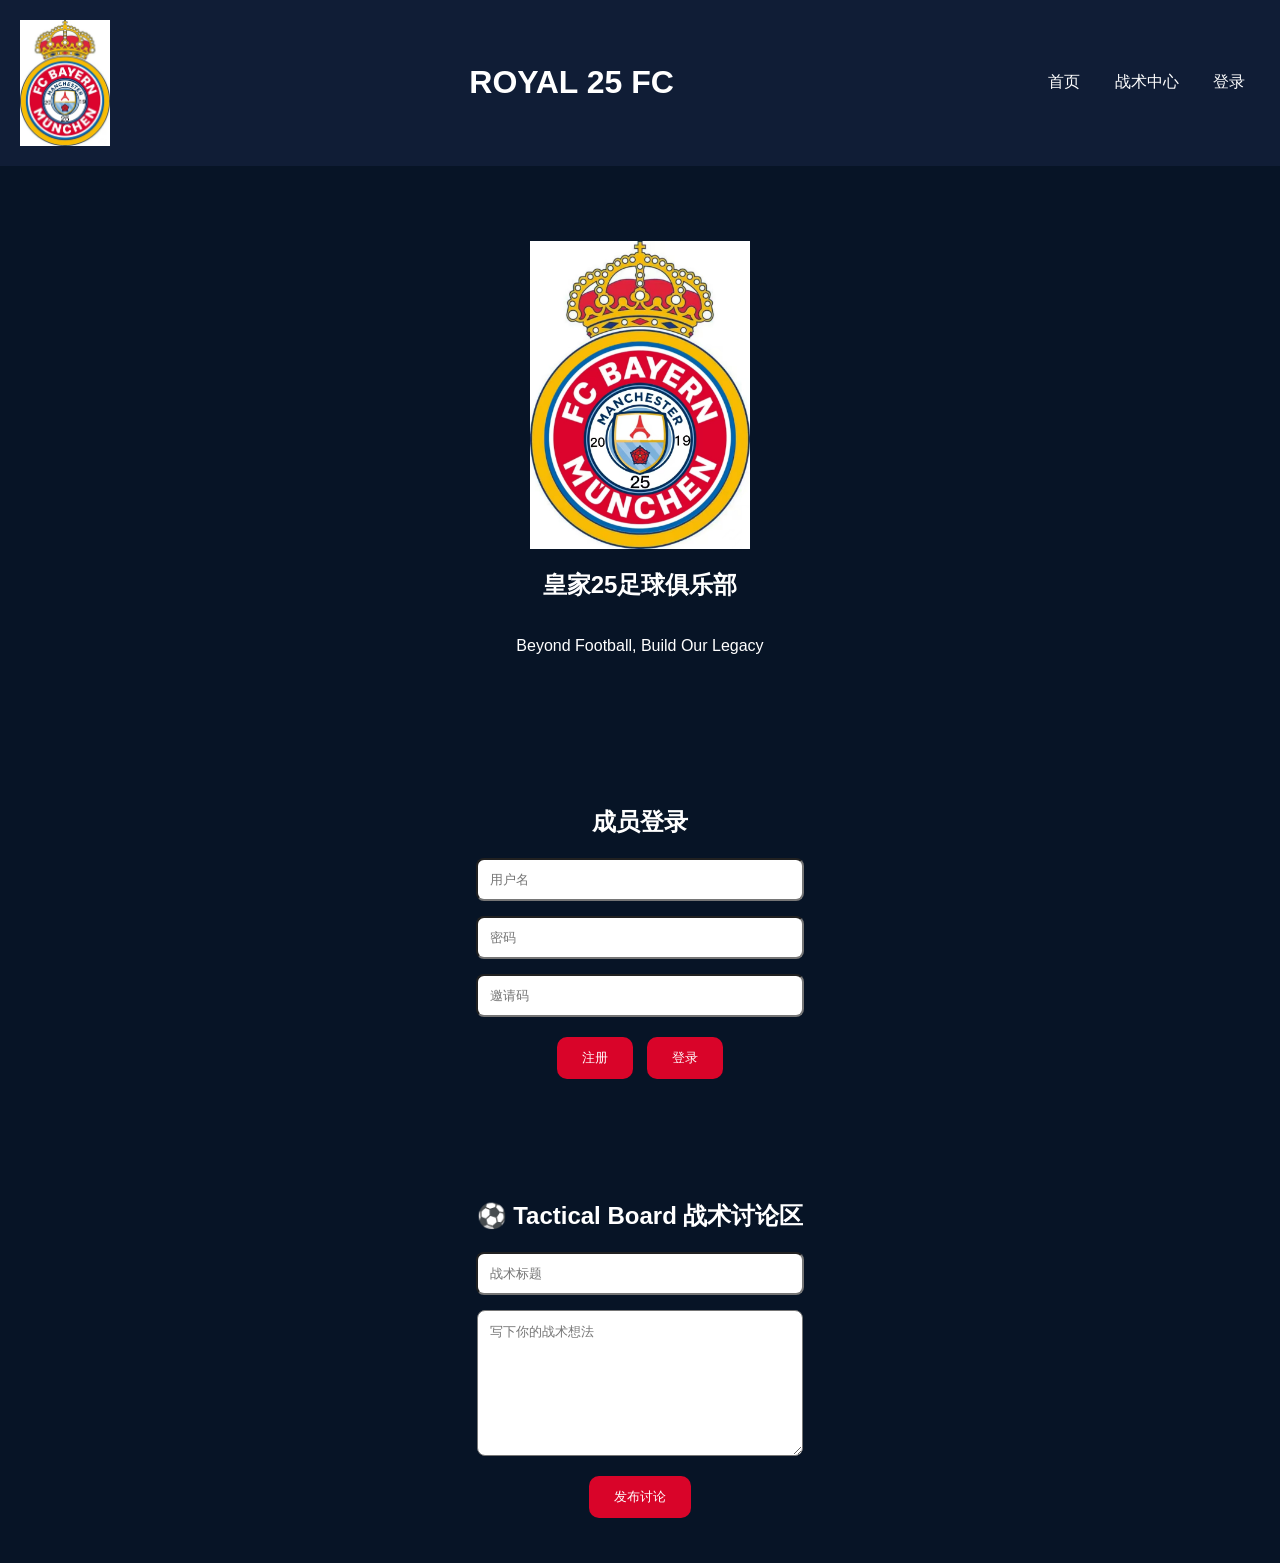
==== index.html @ c181e656 "Add files via upload" ====
<!DOCTYPE html>
<html>
<head>
<title>Royal 25 FC</title>
<link rel="stylesheet" href="style.css">
</head>
<body>
<header>
<img src="logo.png" class="logo">
<h1>ROYAL 25 FC</h1>
<nav>
<a href="#">首页</a>
<a href="#tactics">战术中心</a>
<a href="#login">登录</a>
</nav>
</header>

<section class="hero">
<img src="logo.png">
<h2>皇家25足球俱乐部</h2>
<p>Beyond Football, Build Our Legacy</p>
</section>

<section id="login">
<h2>成员登录</h2>
<input id="username" placeholder="用户名">
<input id="password" type="password" placeholder="密码">
<input id="code" placeholder="邀请码">
<button onclick="register()">注册</button>
<button onclick="login()">登录</button>
<p id="message"></p>
</section>

<section id="tactics">
<h2>⚽ Tactical Board 战术讨论区</h2>
<input id="postTitle" placeholder="战术标题">
<textarea id="postContent" placeholder="写下你的战术想法"></textarea>
<button onclick="post()">发布讨论</button>
<div id="posts"></div>
</section>

<script src="script.js"></script>
</body>
</html>
---- style.css ----
body{
margin:0;
font-family:Arial;
background:#071426;
color:white;
}
header{
display:flex;
align-items:center;
justify-content:space-between;
padding:20px;
background:#101d36;
}
.logo{width:90px;}
nav a{
color:white;
margin:15px;
text-decoration:none;
}
.hero{
height:500px;
display:flex;
flex-direction:column;
justify-content:center;
align-items:center;
text-align:center;
}
.hero img{width:220px;}
section{
padding:40px;
text-align:center;
}
input,textarea{
display:block;
margin:15px auto;
width:300px;
padding:12px;
border-radius:8px;
}
textarea{height:120px;}
button{
background:#d90429;
color:white;
padding:12px 25px;
border:0;
border-radius:10px;
cursor:pointer;
margin:5px;
}
.post{
background:#14213d;
margin:20px;
padding:20px;
border-radius:10px;
}
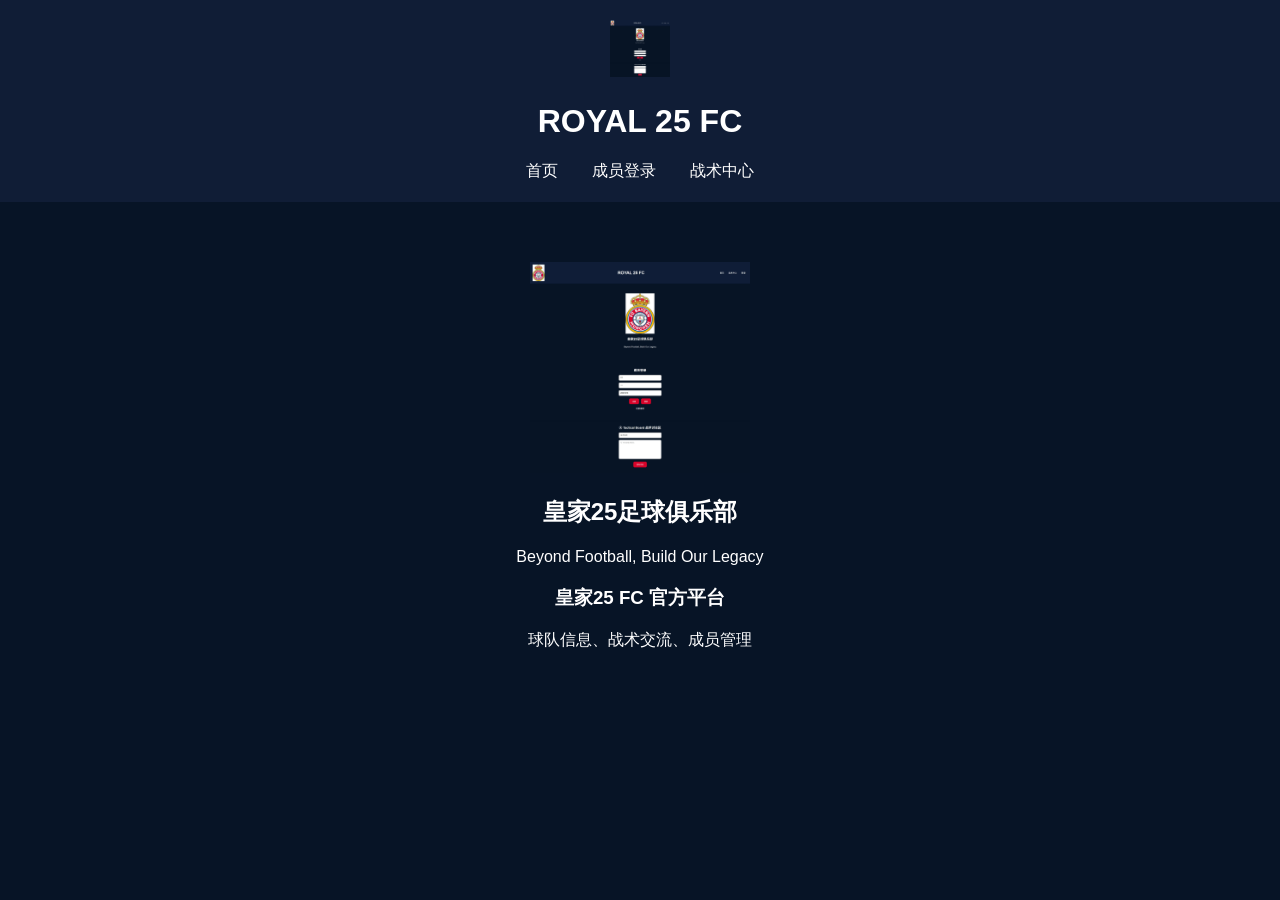
==== commit ef1689dc: "Add files via upload" ====
--- a/index.html
+++ b/index.html
@@ -1,44 +1,28 @@
 <!DOCTYPE html>
 <html>
 <head>
+<meta charset="UTF-8">
 <title>Royal 25 FC</title>
 <link rel="stylesheet" href="style.css">
 </head>
 <body>
 <header>
-<img src="logo.png" class="logo">
+<img src="logo.png">
 <h1>ROYAL 25 FC</h1>
 <nav>
-<a href="#">首页</a>
-<a href="#tactics">战术中心</a>
-<a href="#login">登录</a>
+<a href="index.html">首页</a>
+<a href="login.html">成员登录</a>
+<a href="tactics.html">战术中心</a>
 </nav>
 </header>
 
-<section class="hero">
-<img src="logo.png">
+<main>
+<img class="logo" src="logo.png">
 <h2>皇家25足球俱乐部</h2>
 <p>Beyond Football, Build Our Legacy</p>
-</section>
 
-<section id="login">
-<h2>成员登录</h2>
-<input id="username" placeholder="用户名">
-<input id="password" type="password" placeholder="密码">
-<input id="code" placeholder="邀请码">
-<button onclick="register()">注册</button>
-<button onclick="login()">登录</button>
-<p id="message"></p>
-</section>
-
-<section id="tactics">
-<h2>⚽ Tactical Board 战术讨论区</h2>
-<input id="postTitle" placeholder="战术标题">
-<textarea id="postContent" placeholder="写下你的战术想法"></textarea>
-<button onclick="post()">发布讨论</button>
-<div id="posts"></div>
-</section>
-
-<script src="script.js"></script>
+<h3>皇家25 FC 官方平台</h3>
+<p>球队信息、战术交流、成员管理</p>
+</main>
 </body>
 </html>
--- a/style.css
+++ b/style.css
@@ -1,55 +1,48 @@
 body{
-margin:0;
-font-family:Arial;
 background:#071426;
 color:white;
+font-family:Arial;
+text-align:center;
+margin:0;
 }
 header{
-display:flex;
-align-items:center;
-justify-content:space-between;
+background:#101d36;
 padding:20px;
-background:#101d36;
 }
-.logo{width:90px;}
+header img{
+width:60px;
+}
 nav a{
 color:white;
 margin:15px;
 text-decoration:none;
 }
-.hero{
-height:500px;
-display:flex;
-flex-direction:column;
-justify-content:center;
-align-items:center;
-text-align:center;
+main{
+padding:60px;
 }
-.hero img{width:220px;}
-section{
-padding:40px;
-text-align:center;
+.logo{
+width:220px;
 }
 input,textarea{
 display:block;
 margin:15px auto;
-width:300px;
+width:320px;
 padding:12px;
 border-radius:8px;
 }
-textarea{height:120px;}
+textarea{
+height:120px;
+}
 button{
 background:#d90429;
 color:white;
+border:0;
 padding:12px 25px;
-border:0;
-border-radius:10px;
-cursor:pointer;
-margin:5px;
+border-radius:8px;
 }
 .post{
 background:#14213d;
-margin:20px;
-padding:20px;
+margin:15px;
+padding:15px;
 border-radius:10px;
 }
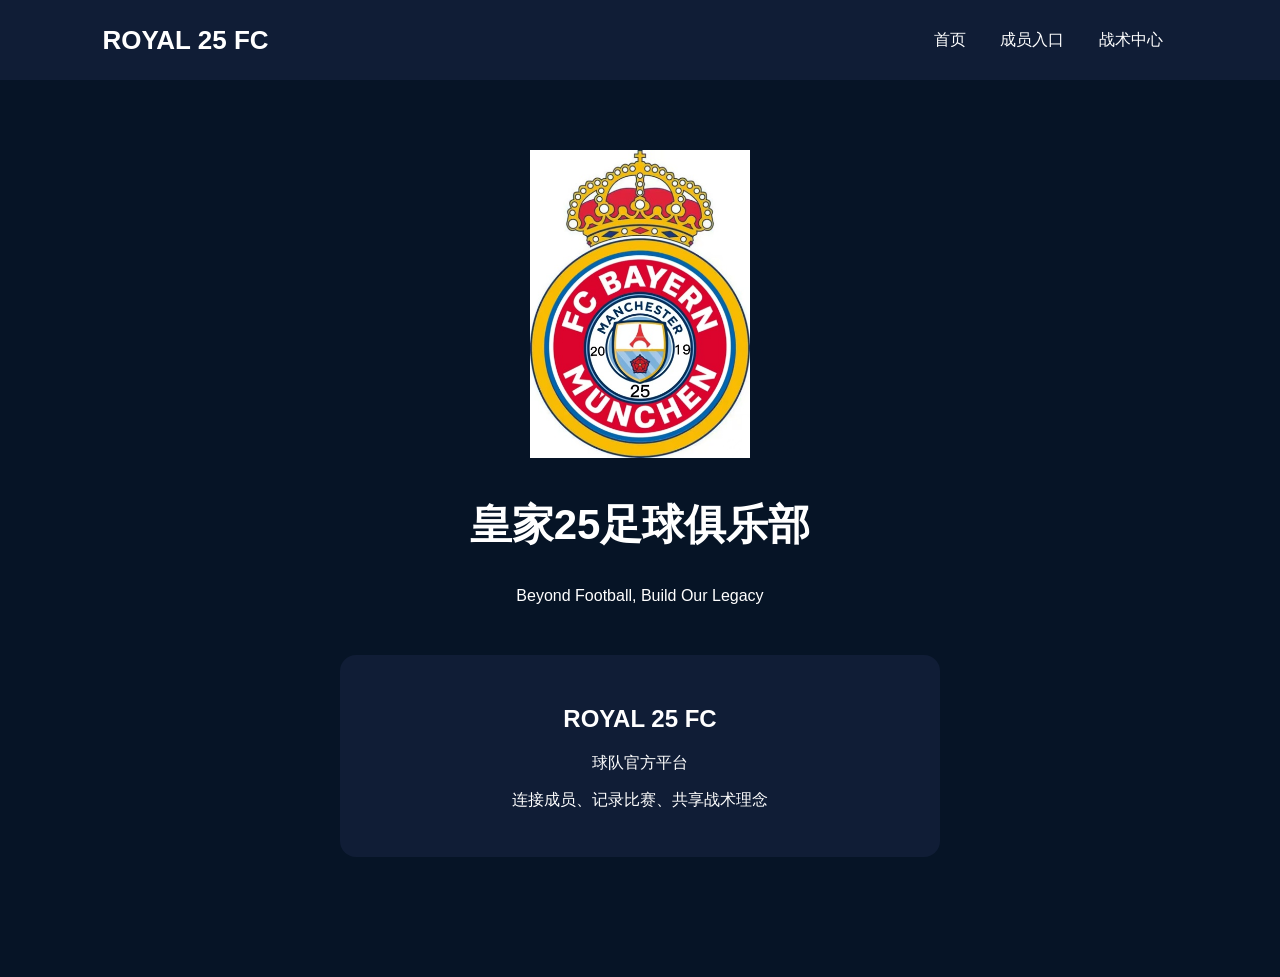
==== commit 6f382ce5: "Add files via upload" ====
--- a/index.html
+++ b/index.html
@@ -7,22 +7,22 @@
 </head>
 <body>
 <header>
-<img src="logo.png">
-<h1>ROYAL 25 FC</h1>
+<div class="brand">ROYAL 25 FC</div>
 <nav>
 <a href="index.html">首页</a>
-<a href="login.html">成员登录</a>
+<a href="login.html">成员入口</a>
 <a href="tactics.html">战术中心</a>
 </nav>
 </header>
-
-<main>
-<img class="logo" src="logo.png">
-<h2>皇家25足球俱乐部</h2>
+<section class="hero">
+<img src="logo.jpg">
+<h1>皇家25足球俱乐部</h1>
 <p>Beyond Football, Build Our Legacy</p>
-
-<h3>皇家25 FC 官方平台</h3>
-<p>球队信息、战术交流、成员管理</p>
-</main>
+<div class="card">
+<h2>ROYAL 25 FC</h2>
+<p>球队官方平台</p>
+<p>连接成员、记录比赛、共享战术理念</p>
+</div>
+</section>
 </body>
 </html>
--- a/style.css
+++ b/style.css
@@ -1,48 +1,14 @@
-body{
-background:#071426;
-color:white;
-font-family:Arial;
-text-align:center;
-margin:0;
-}
-header{
-background:#101d36;
-padding:20px;
-}
-header img{
-width:60px;
-}
-nav a{
-color:white;
-margin:15px;
-text-decoration:none;
-}
-main{
-padding:60px;
-}
-.logo{
-width:220px;
-}
-input,textarea{
-display:block;
-margin:15px auto;
-width:320px;
-padding:12px;
-border-radius:8px;
-}
-textarea{
-height:120px;
-}
-button{
-background:#d90429;
-color:white;
-border:0;
-padding:12px 25px;
-border-radius:8px;
-}
-.post{
-background:#14213d;
-margin:15px;
-padding:15px;
-border-radius:10px;
-}
+
+*{box-sizing:border-box}
+body{margin:0;background:#061426;color:white;font-family:Arial, sans-serif}
+header{height:80px;background:#101d36;display:flex;align-items:center;justify-content:space-between;padding:0 8%}
+.brand{font-size:26px;font-weight:bold}
+nav a{color:white;text-decoration:none;margin:15px}
+.hero{text-align:center;padding:70px 20px}
+.hero img{width:220px;max-width:70vw}
+h1{font-size:42px}
+.card{margin:50px auto;background:#101d36;padding:30px;border-radius:16px;max-width:600px}
+input,textarea{display:block;margin:15px auto;width:320px;padding:14px;border-radius:8px;border:0}
+textarea{height:150px}
+button{background:#d90429;color:white;border:0;border-radius:8px;padding:12px 30px;margin:5px}
+.post{background:#101d36;padding:20px;margin:15px;border-radius:12px}
